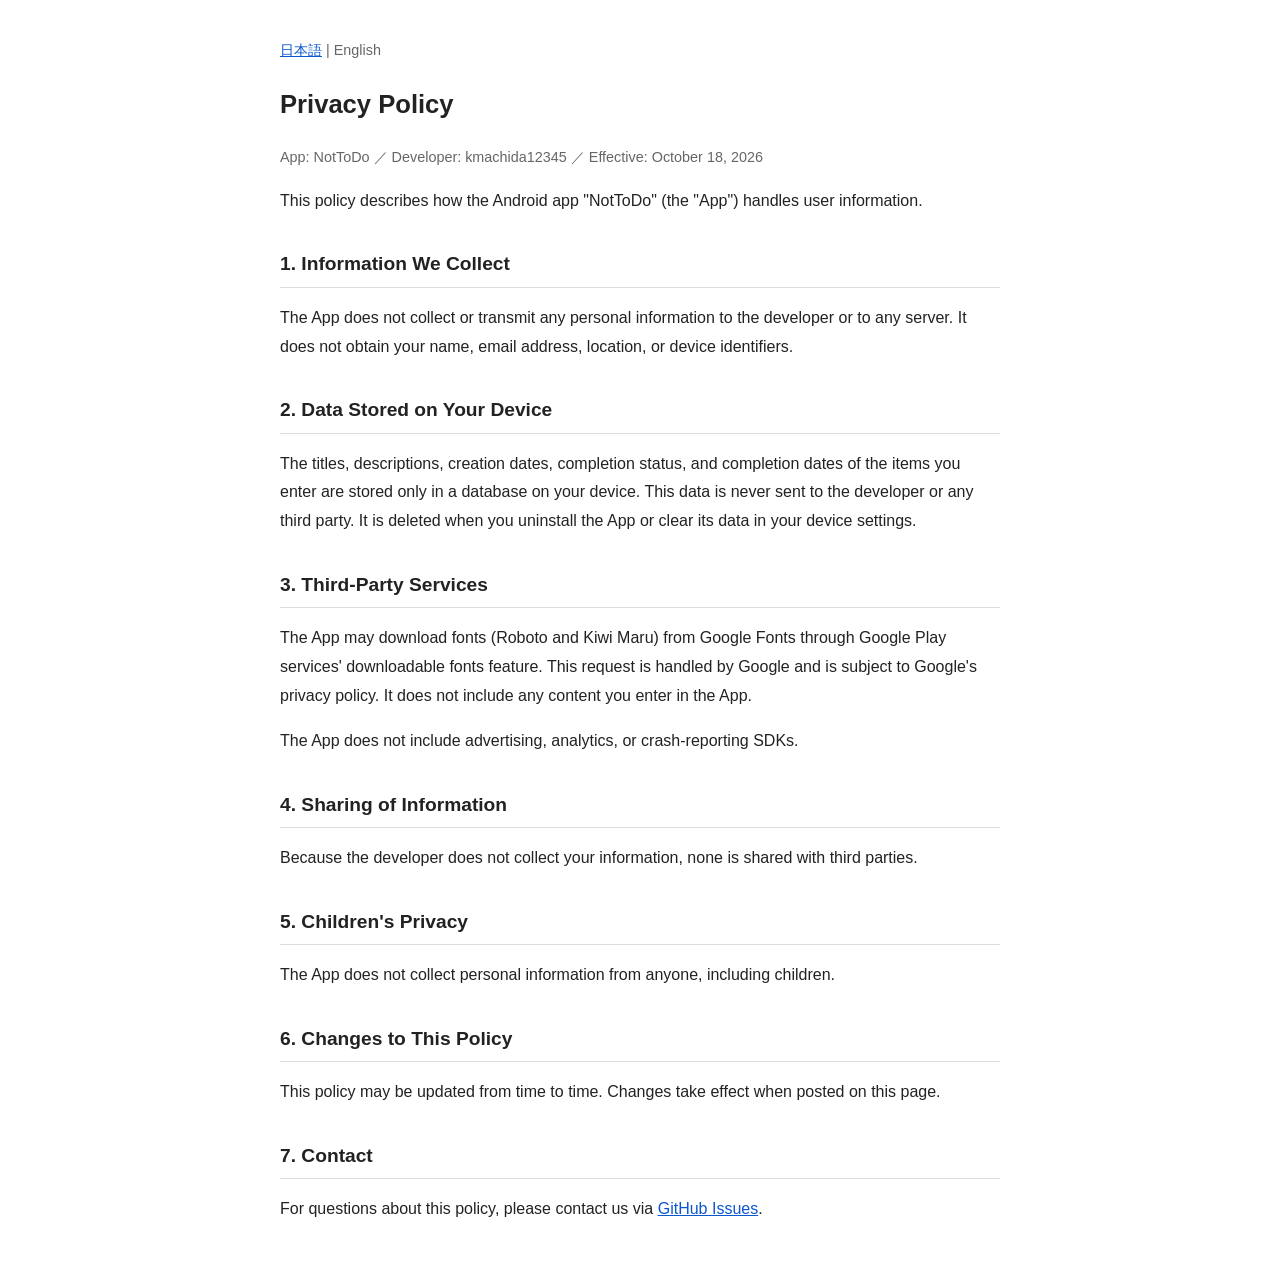
==== en/index.html @ 12c002f8 "Add privacy policy (ja/en) Co-Authored-By: Claude Sonnet 5.5 <noreply@anthropic.com> Claude-Session:" ====
<!doctype html>
<html lang="en">
<head>
<meta charset="utf-8">
<meta name="viewport" content="width=device-width,initial-scale=1">
<title>Privacy Policy - NotToDo</title>
<link rel="stylesheet" href="../style.css">
</head>
<body>
<p class="lang"><a href="../">日本語</a> | English</p>
<h1>Privacy Policy</h1>
<p class="meta">App: NotToDo ／ Developer: kmachida12345 ／ Effective: October 18, 2026</p>

<p>This policy describes how the Android app "NotToDo" (the "App") handles user information.</p>

<h2>1. Information We Collect</h2>
<p>The App does not collect or transmit any personal information to the developer or to any server. It does not obtain your name, email address, location, or device identifiers.</p>

<h2>2. Data Stored on Your Device</h2>
<p>The titles, descriptions, creation dates, completion status, and completion dates of the items you enter are stored only in a database on your device. This data is never sent to the developer or any third party. It is deleted when you uninstall the App or clear its data in your device settings.</p>

<h2>3. Third-Party Services</h2>
<p>The App may download fonts (Roboto and Kiwi Maru) from Google Fonts through Google Play services' downloadable fonts feature. This request is handled by Google and is subject to Google's privacy policy. It does not include any content you enter in the App.</p>
<p>The App does not include advertising, analytics, or crash-reporting SDKs.</p>

<h2>4. Sharing of Information</h2>
<p>Because the developer does not collect your information, none is shared with third parties.</p>

<h2>5. Children's Privacy</h2>
<p>The App does not collect personal information from anyone, including children.</p>

<h2>6. Changes to This Policy</h2>
<p>This policy may be updated from time to time. Changes take effect when posted on this page.</p>

<h2>7. Contact</h2>
<p>For questions about this policy, please contact us via <a href="https://github.com/kmachida12345/NotToDo/issues">GitHub Issues</a>.</p>
</body>
</html>
---- style.css ----
body{font-family:-apple-system,BlinkMacSystemFont,"Hiragino Sans","Noto Sans JP",sans-serif;line-height:1.8;max-width:720px;margin:0 auto;padding:24px 16px;color:#222;background:#fff}
h1{font-size:1.6rem}h2{font-size:1.2rem;margin-top:2rem;border-bottom:1px solid #ddd;padding-bottom:.3rem}
a{color:#0b57d0}.meta,.lang{color:#666;font-size:.9rem}
@media(prefers-color-scheme:dark){body{background:#121212;color:#e6e6e6}h2{border-color:#333}a{color:#8ab4f8}.meta,.lang{color:#aaa}}
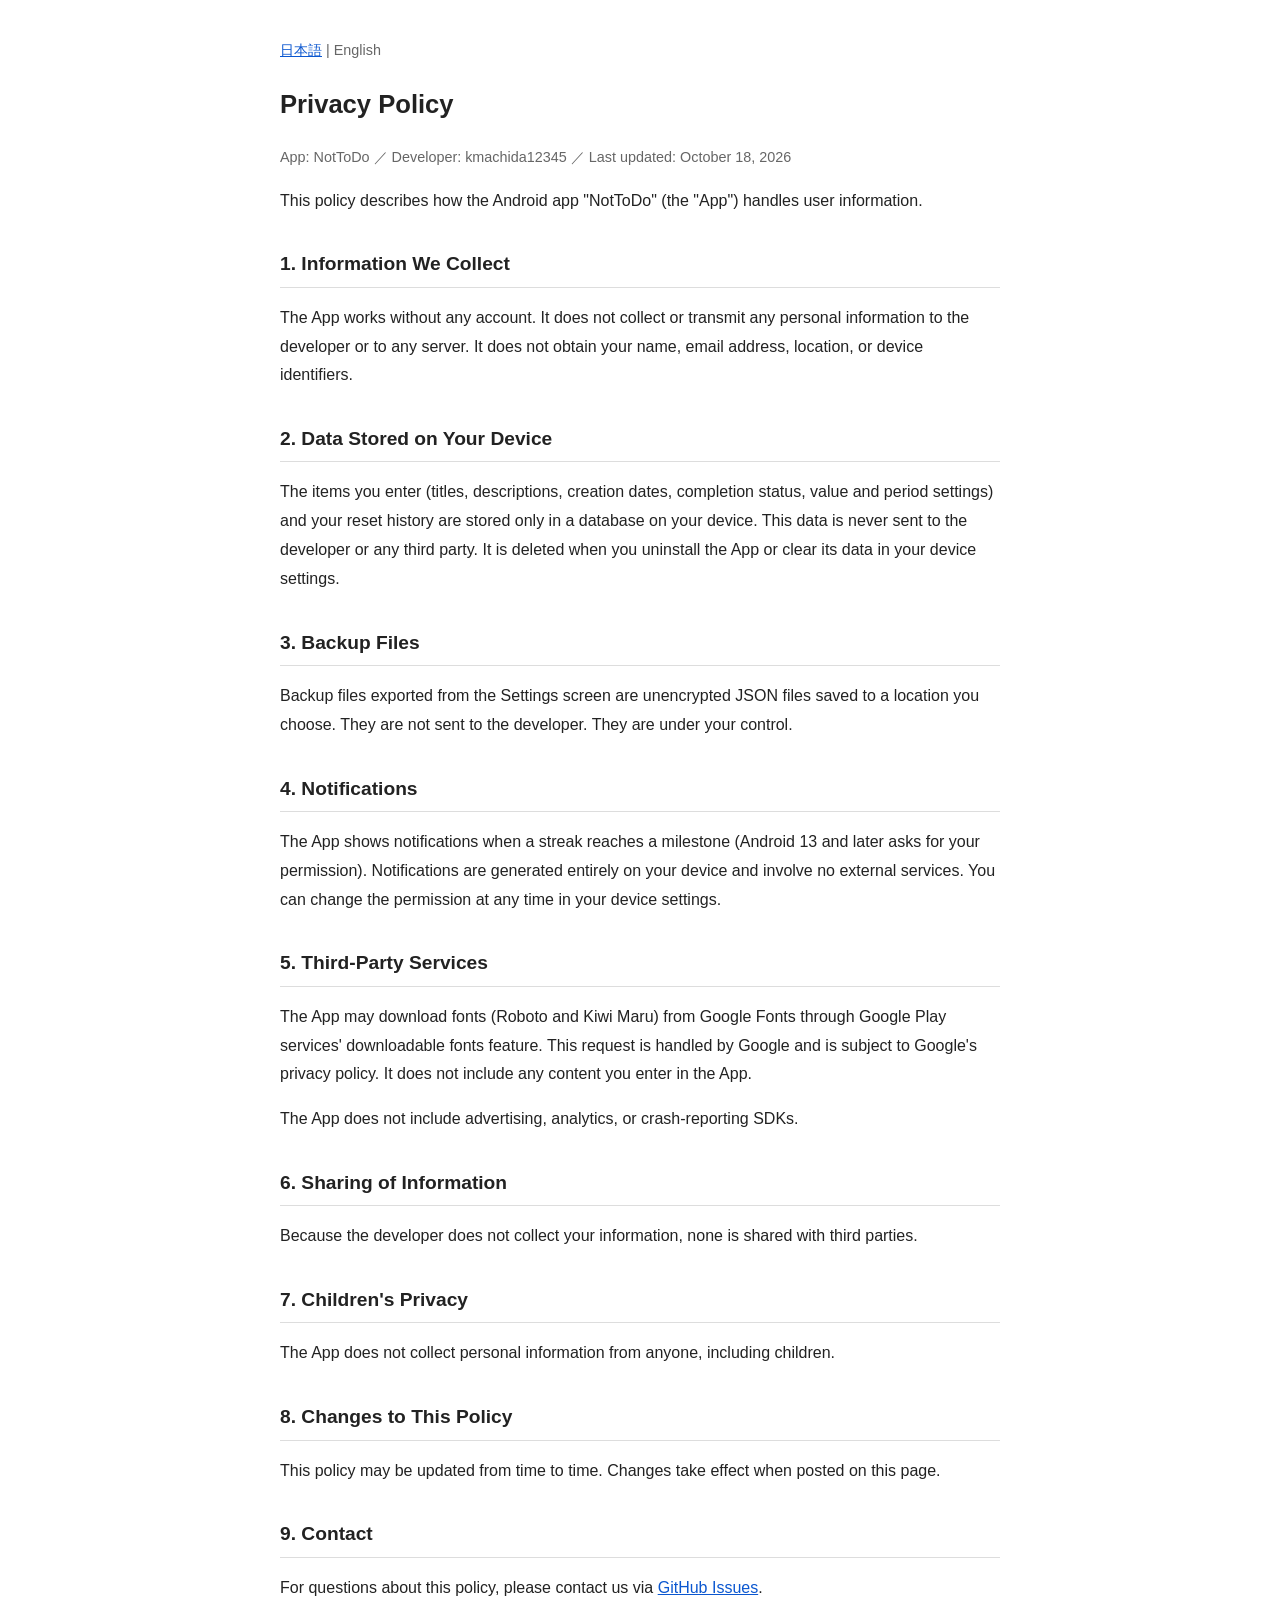
==== commit 6c0e5c78: "Update policy: reset history, backup, notifications; contact to this repo Co-Authored-By: Claude Son" ====
--- a/en/index.html
+++ b/en/index.html
@@ -9,30 +9,36 @@
 <body>
 <p class="lang"><a href="../">日本語</a> | English</p>
 <h1>Privacy Policy</h1>
-<p class="meta">App: NotToDo ／ Developer: kmachida12345 ／ Effective: October 18, 2026</p>
+<p class="meta">App: NotToDo ／ Developer: kmachida12345 ／ Last updated: October 18, 2026</p>
 
 <p>This policy describes how the Android app "NotToDo" (the "App") handles user information.</p>
 
 <h2>1. Information We Collect</h2>
-<p>The App does not collect or transmit any personal information to the developer or to any server. It does not obtain your name, email address, location, or device identifiers.</p>
+<p>The App works without any account. It does not collect or transmit any personal information to the developer or to any server. It does not obtain your name, email address, location, or device identifiers.</p>
 
 <h2>2. Data Stored on Your Device</h2>
-<p>The titles, descriptions, creation dates, completion status, and completion dates of the items you enter are stored only in a database on your device. This data is never sent to the developer or any third party. It is deleted when you uninstall the App or clear its data in your device settings.</p>
+<p>The items you enter (titles, descriptions, creation dates, completion status, value and period settings) and your reset history are stored only in a database on your device. This data is never sent to the developer or any third party. It is deleted when you uninstall the App or clear its data in your device settings.</p>
 
-<h2>3. Third-Party Services</h2>
+<h2>3. Backup Files</h2>
+<p>Backup files exported from the Settings screen are unencrypted JSON files saved to a location you choose. They are not sent to the developer. They are under your control.</p>
+
+<h2>4. Notifications</h2>
+<p>The App shows notifications when a streak reaches a milestone (Android 13 and later asks for your permission). Notifications are generated entirely on your device and involve no external services. You can change the permission at any time in your device settings.</p>
+
+<h2>5. Third-Party Services</h2>
 <p>The App may download fonts (Roboto and Kiwi Maru) from Google Fonts through Google Play services' downloadable fonts feature. This request is handled by Google and is subject to Google's privacy policy. It does not include any content you enter in the App.</p>
 <p>The App does not include advertising, analytics, or crash-reporting SDKs.</p>
 
-<h2>4. Sharing of Information</h2>
+<h2>6. Sharing of Information</h2>
 <p>Because the developer does not collect your information, none is shared with third parties.</p>
 
-<h2>5. Children's Privacy</h2>
+<h2>7. Children's Privacy</h2>
 <p>The App does not collect personal information from anyone, including children.</p>
 
-<h2>6. Changes to This Policy</h2>
+<h2>8. Changes to This Policy</h2>
 <p>This policy may be updated from time to time. Changes take effect when posted on this page.</p>
 
-<h2>7. Contact</h2>
-<p>For questions about this policy, please contact us via <a href="https://github.com/kmachida12345/NotToDo/issues">GitHub Issues</a>.</p>
+<h2>9. Contact</h2>
+<p>For questions about this policy, please contact us via <a href="https://github.com/kmachida12345/nottodo-privacy-policy/issues">GitHub Issues</a>.</p>
 </body>
 </html>
